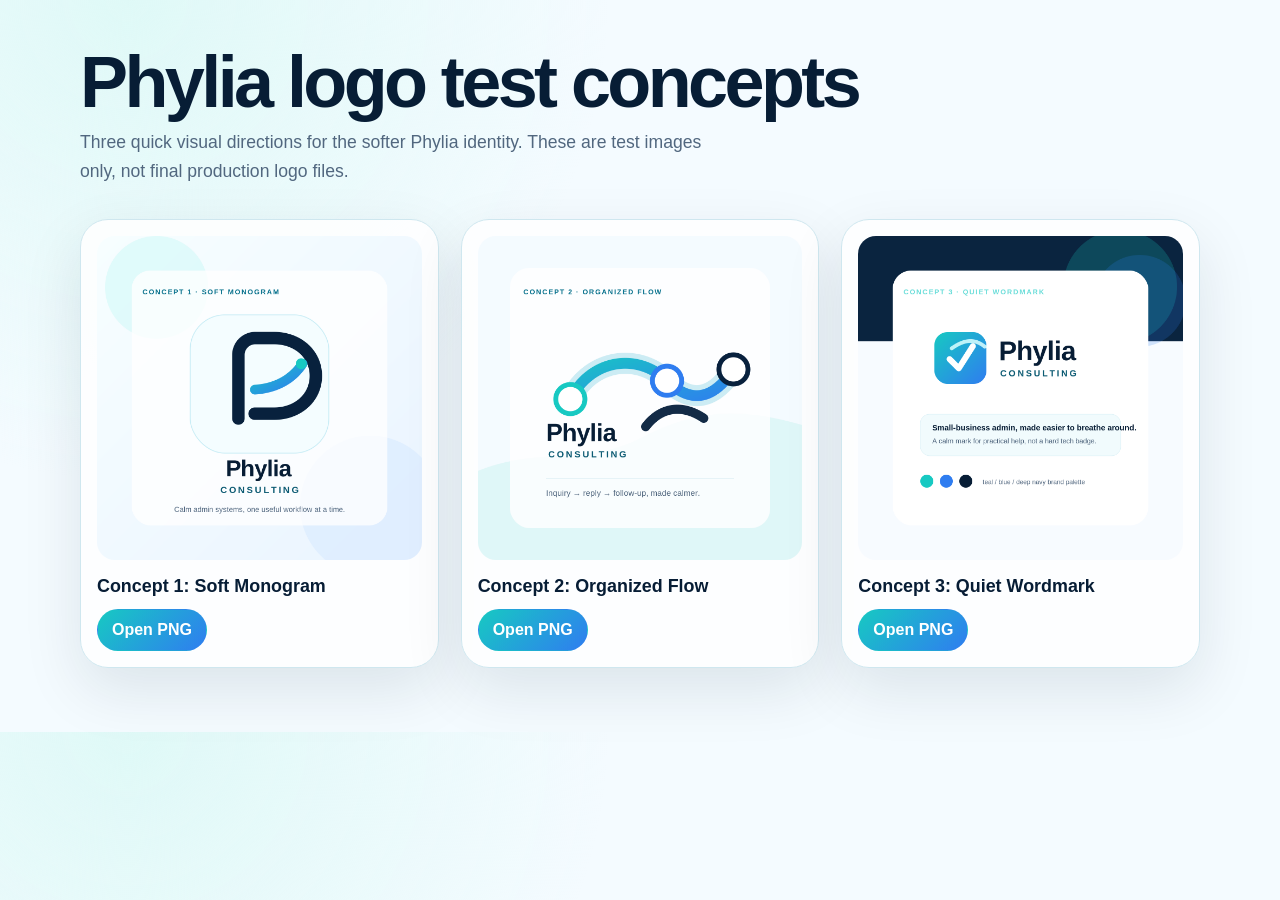
==== logo-tests/index.html @ 850c1ab3 "Add Phylia logo test previews" ====
<!doctype html>
<html lang="en">
  <head>
    <meta charset="utf-8">
    <meta name="viewport" content="width=device-width, initial-scale=1">
    <title>Phylia Logo Test Concepts</title>
    <style>
      :root { color-scheme: light; --ink:#071d35; --muted:#51677f; --line:#cfe7ef; --accent:#17c9c2; --bg:#f4fbff; }
      * { box-sizing: border-box; }
      body { margin: 0; font-family: Arial, Helvetica, sans-serif; background: radial-gradient(circle at 10% 0%, #dff9f7 0, transparent 30rem), var(--bg); color: var(--ink); }
      main { width: min(1120px, calc(100% - 32px)); margin: 0 auto; padding: 48px 0 64px; }
      header { margin-bottom: 32px; }
      a { color: #075b74; }
      h1 { margin: 0 0 12px; font-size: clamp(2rem, 6vw, 4.5rem); letter-spacing: -0.05em; line-height: 0.95; }
      p { margin: 0; color: var(--muted); font-size: 1.1rem; line-height: 1.6; max-width: 64ch; }
      .grid { display: grid; grid-template-columns: repeat(3, minmax(0, 1fr)); gap: 22px; margin-top: 34px; }
      article { background: rgba(255,255,255,.86); border: 1px solid var(--line); border-radius: 28px; padding: 16px; box-shadow: 0 22px 60px rgba(7,29,53,.10); }
      img { display: block; width: 100%; height: auto; border-radius: 18px; background: white; }
      h2 { margin: 16px 0 8px; font-size: 1.12rem; }
      .actions { display: flex; gap: 10px; flex-wrap: wrap; margin-top: 12px; }
      .button { display: inline-flex; align-items: center; justify-content: center; min-height: 42px; padding: 0 14px; border-radius: 999px; border: 1px solid var(--line); background: white; text-decoration: none; font-weight: 700; }
      .button.primary { background: linear-gradient(135deg, #17c9c2, #2f7df0); color: white; border-color: transparent; }
      @media (max-width: 860px) { .grid { grid-template-columns: 1fr; } }
    </style>
  </head>
  <body>
    <main>
      <header>
        <h1>Phylia logo test concepts</h1>
        <p>Three quick visual directions for the softer Phylia identity. These are test images only, not final production logo files.</p>
      </header>
      <section class="grid" aria-label="Logo concepts">
        <article>
          <img src="phylia-logo-concept-1-soft-monogram.png" alt="Phylia logo concept 1, soft monogram">
          <h2>Concept 1: Soft Monogram</h2>
          <div class="actions"><a class="button primary" href="phylia-logo-concept-1-soft-monogram.png">Open PNG</a></div>
        </article>
        <article>
          <img src="phylia-logo-concept-2-organized-flow.png" alt="Phylia logo concept 2, organized flow">
          <h2>Concept 2: Organized Flow</h2>
          <div class="actions"><a class="button primary" href="phylia-logo-concept-2-organized-flow.png">Open PNG</a></div>
        </article>
        <article>
          <img src="phylia-logo-concept-3-quiet-wordmark.png" alt="Phylia logo concept 3, quiet wordmark">
          <h2>Concept 3: Quiet Wordmark</h2>
          <div class="actions"><a class="button primary" href="phylia-logo-concept-3-quiet-wordmark.png">Open PNG</a></div>
        </article>
      </section>
    </main>
  </body>
</html>
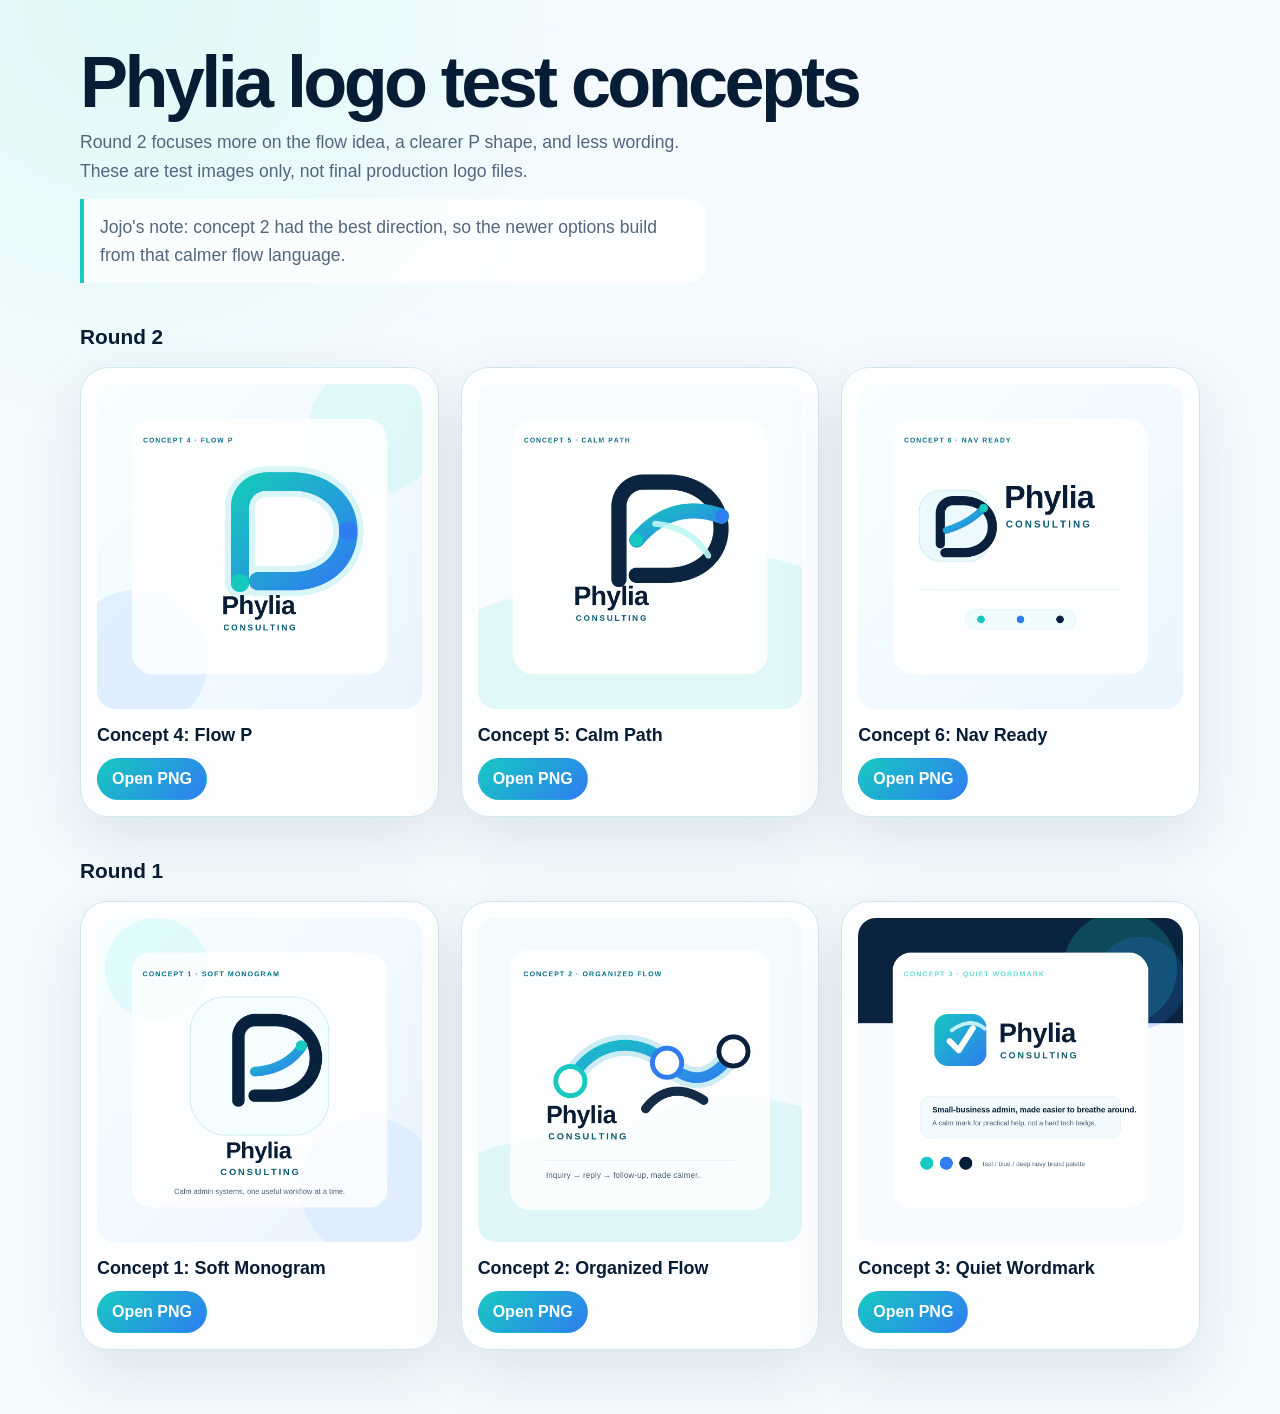
==== commit e275ea1a: "Add second Phylia logo concept round" ====
--- a/logo-tests/index.html
+++ b/logo-tests/index.html
@@ -13,10 +13,12 @@
       a { color: #075b74; }
       h1 { margin: 0 0 12px; font-size: clamp(2rem, 6vw, 4.5rem); letter-spacing: -0.05em; line-height: 0.95; }
       p { margin: 0; color: var(--muted); font-size: 1.1rem; line-height: 1.6; max-width: 64ch; }
-      .grid { display: grid; grid-template-columns: repeat(3, minmax(0, 1fr)); gap: 22px; margin-top: 34px; }
+      .note { margin-top: 14px; padding: 14px 16px; border-left: 4px solid var(--accent); background: rgba(255,255,255,.72); border-radius: 0 18px 18px 0; }
+      h2.section-title { margin: 42px 0 0; font-size: 1.3rem; }
+      .grid { display: grid; grid-template-columns: repeat(3, minmax(0, 1fr)); gap: 22px; margin-top: 18px; }
       article { background: rgba(255,255,255,.86); border: 1px solid var(--line); border-radius: 28px; padding: 16px; box-shadow: 0 22px 60px rgba(7,29,53,.10); }
       img { display: block; width: 100%; height: auto; border-radius: 18px; background: white; }
-      h2 { margin: 16px 0 8px; font-size: 1.12rem; }
+      h3 { margin: 16px 0 8px; font-size: 1.12rem; }
       .actions { display: flex; gap: 10px; flex-wrap: wrap; margin-top: 12px; }
       .button { display: inline-flex; align-items: center; justify-content: center; min-height: 42px; padding: 0 14px; border-radius: 999px; border: 1px solid var(--line); background: white; text-decoration: none; font-weight: 700; }
       .button.primary { background: linear-gradient(135deg, #17c9c2, #2f7df0); color: white; border-color: transparent; }
@@ -27,22 +29,44 @@
     <main>
       <header>
         <h1>Phylia logo test concepts</h1>
-        <p>Three quick visual directions for the softer Phylia identity. These are test images only, not final production logo files.</p>
+        <p>Round 2 focuses more on the flow idea, a clearer P shape, and less wording. These are test images only, not final production logo files.</p>
+        <p class="note">Jojo's note: concept 2 had the best direction, so the newer options build from that calmer flow language.</p>
       </header>
-      <section class="grid" aria-label="Logo concepts">
+
+      <h2 class="section-title">Round 2</h2>
+      <section class="grid" aria-label="Round 2 logo concepts">
+        <article>
+          <img src="phylia-logo-concept-4-flow-p.png" alt="Phylia logo concept 4, flow P">
+          <h3>Concept 4: Flow P</h3>
+          <div class="actions"><a class="button primary" href="phylia-logo-concept-4-flow-p.png">Open PNG</a></div>
+        </article>
+        <article>
+          <img src="phylia-logo-concept-5-calm-path.png" alt="Phylia logo concept 5, calm path">
+          <h3>Concept 5: Calm Path</h3>
+          <div class="actions"><a class="button primary" href="phylia-logo-concept-5-calm-path.png">Open PNG</a></div>
+        </article>
+        <article>
+          <img src="phylia-logo-concept-6-nav-ready.png" alt="Phylia logo concept 6, nav ready">
+          <h3>Concept 6: Nav Ready</h3>
+          <div class="actions"><a class="button primary" href="phylia-logo-concept-6-nav-ready.png">Open PNG</a></div>
+        </article>
+      </section>
+
+      <h2 class="section-title">Round 1</h2>
+      <section class="grid" aria-label="Round 1 logo concepts">
         <article>
           <img src="phylia-logo-concept-1-soft-monogram.png" alt="Phylia logo concept 1, soft monogram">
-          <h2>Concept 1: Soft Monogram</h2>
+          <h3>Concept 1: Soft Monogram</h3>
           <div class="actions"><a class="button primary" href="phylia-logo-concept-1-soft-monogram.png">Open PNG</a></div>
         </article>
         <article>
           <img src="phylia-logo-concept-2-organized-flow.png" alt="Phylia logo concept 2, organized flow">
-          <h2>Concept 2: Organized Flow</h2>
+          <h3>Concept 2: Organized Flow</h3>
           <div class="actions"><a class="button primary" href="phylia-logo-concept-2-organized-flow.png">Open PNG</a></div>
         </article>
         <article>
           <img src="phylia-logo-concept-3-quiet-wordmark.png" alt="Phylia logo concept 3, quiet wordmark">
-          <h2>Concept 3: Quiet Wordmark</h2>
+          <h3>Concept 3: Quiet Wordmark</h3>
           <div class="actions"><a class="button primary" href="phylia-logo-concept-3-quiet-wordmark.png">Open PNG</a></div>
         </article>
       </section>
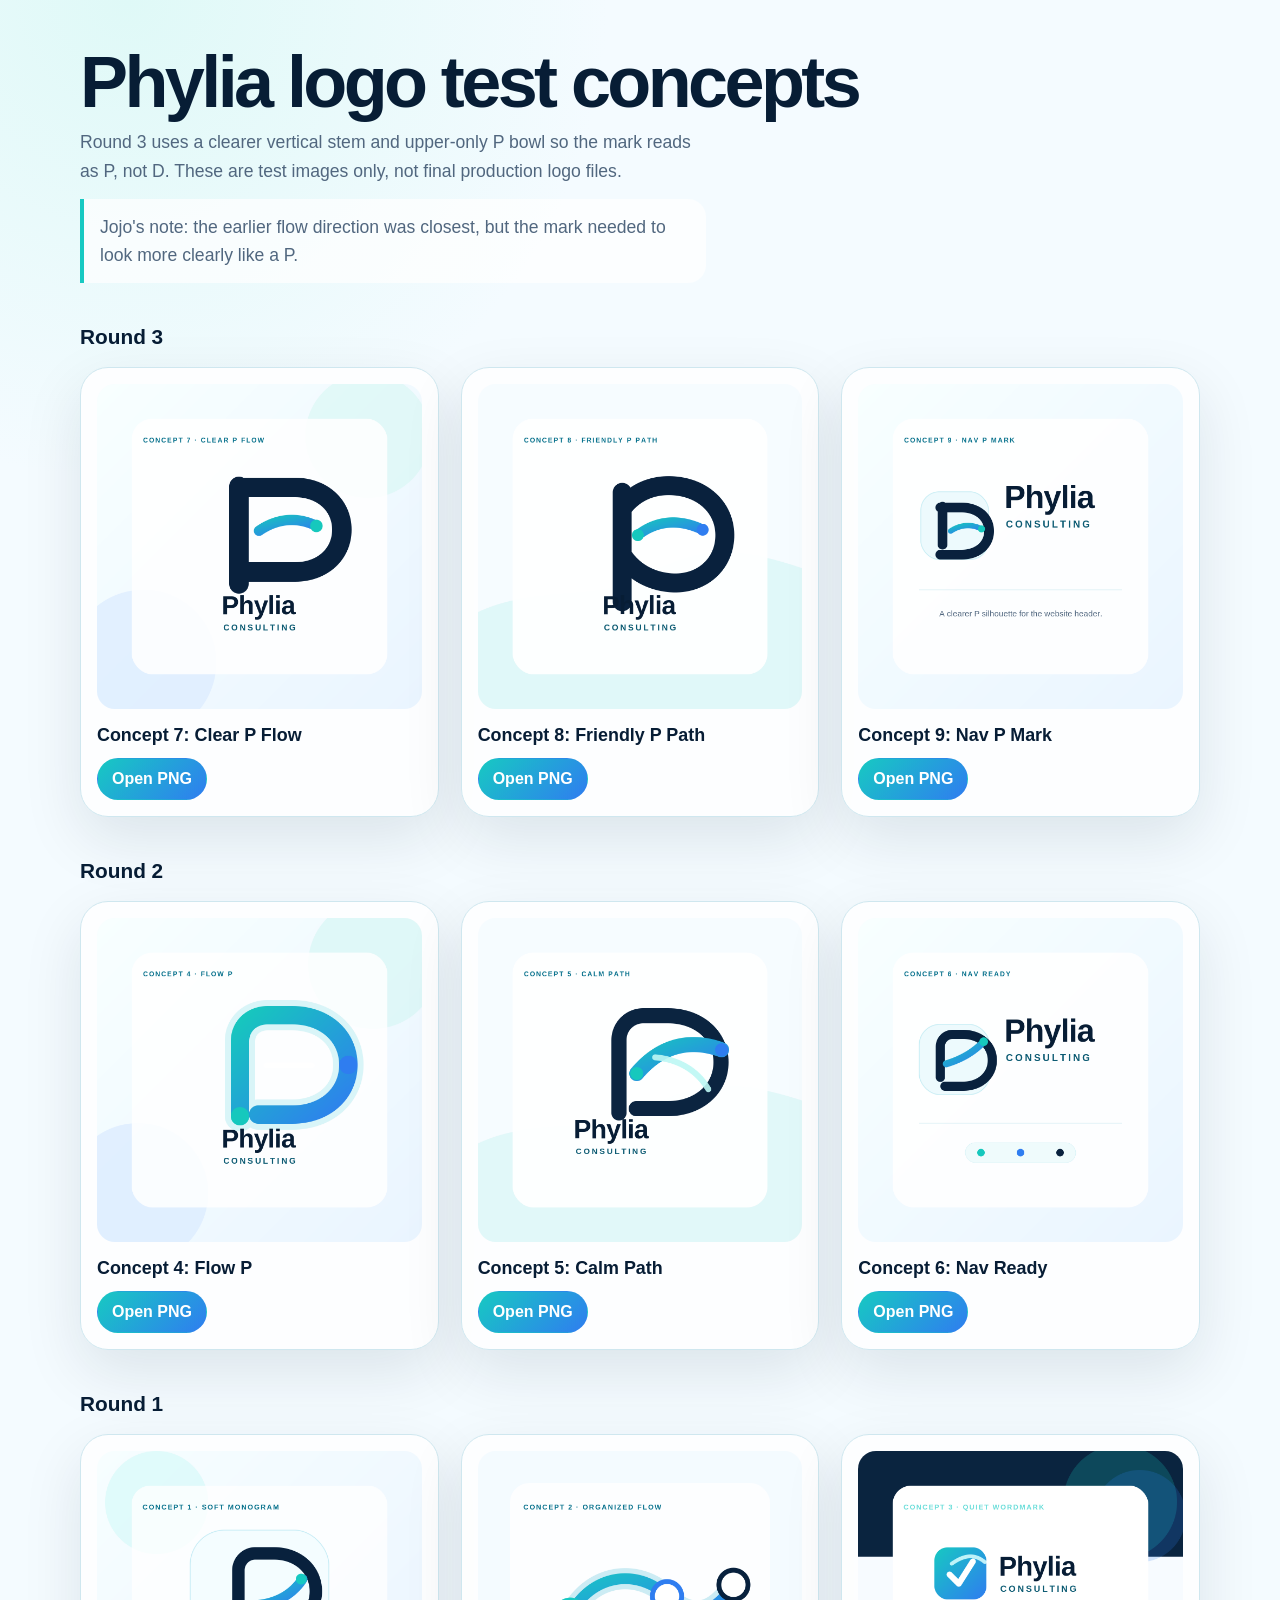
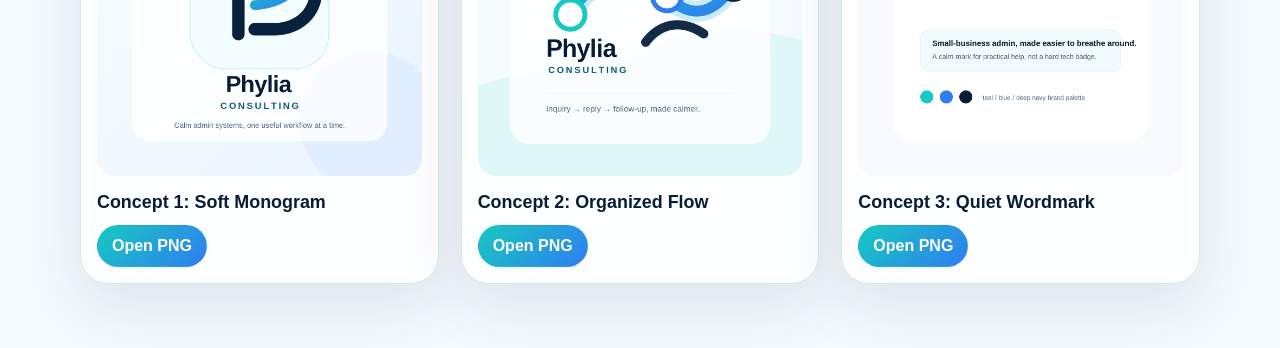
==== commit a555d675: "Add clearer P logo concept round" ====
--- a/logo-tests/index.html
+++ b/logo-tests/index.html
@@ -29,9 +29,28 @@
     <main>
       <header>
         <h1>Phylia logo test concepts</h1>
-        <p>Round 2 focuses more on the flow idea, a clearer P shape, and less wording. These are test images only, not final production logo files.</p>
-        <p class="note">Jojo's note: concept 2 had the best direction, so the newer options build from that calmer flow language.</p>
+        <p>Round 3 uses a clearer vertical stem and upper-only P bowl so the mark reads as P, not D. These are test images only, not final production logo files.</p>
+        <p class="note">Jojo's note: the earlier flow direction was closest, but the mark needed to look more clearly like a P.</p>
       </header>
+
+      <h2 class="section-title">Round 3</h2>
+      <section class="grid" aria-label="Round 3 logo concepts">
+        <article>
+          <img src="phylia-logo-concept-7-clear-p-flow.png" alt="Phylia logo concept 7, clear P flow">
+          <h3>Concept 7: Clear P Flow</h3>
+          <div class="actions"><a class="button primary" href="phylia-logo-concept-7-clear-p-flow.png">Open PNG</a></div>
+        </article>
+        <article>
+          <img src="phylia-logo-concept-8-friendly-p-path.png" alt="Phylia logo concept 8, friendly P path">
+          <h3>Concept 8: Friendly P Path</h3>
+          <div class="actions"><a class="button primary" href="phylia-logo-concept-8-friendly-p-path.png">Open PNG</a></div>
+        </article>
+        <article>
+          <img src="phylia-logo-concept-9-nav-p-mark.png" alt="Phylia logo concept 9, nav P mark">
+          <h3>Concept 9: Nav P Mark</h3>
+          <div class="actions"><a class="button primary" href="phylia-logo-concept-9-nav-p-mark.png">Open PNG</a></div>
+        </article>
+      </section>
 
       <h2 class="section-title">Round 2</h2>
       <section class="grid" aria-label="Round 2 logo concepts">
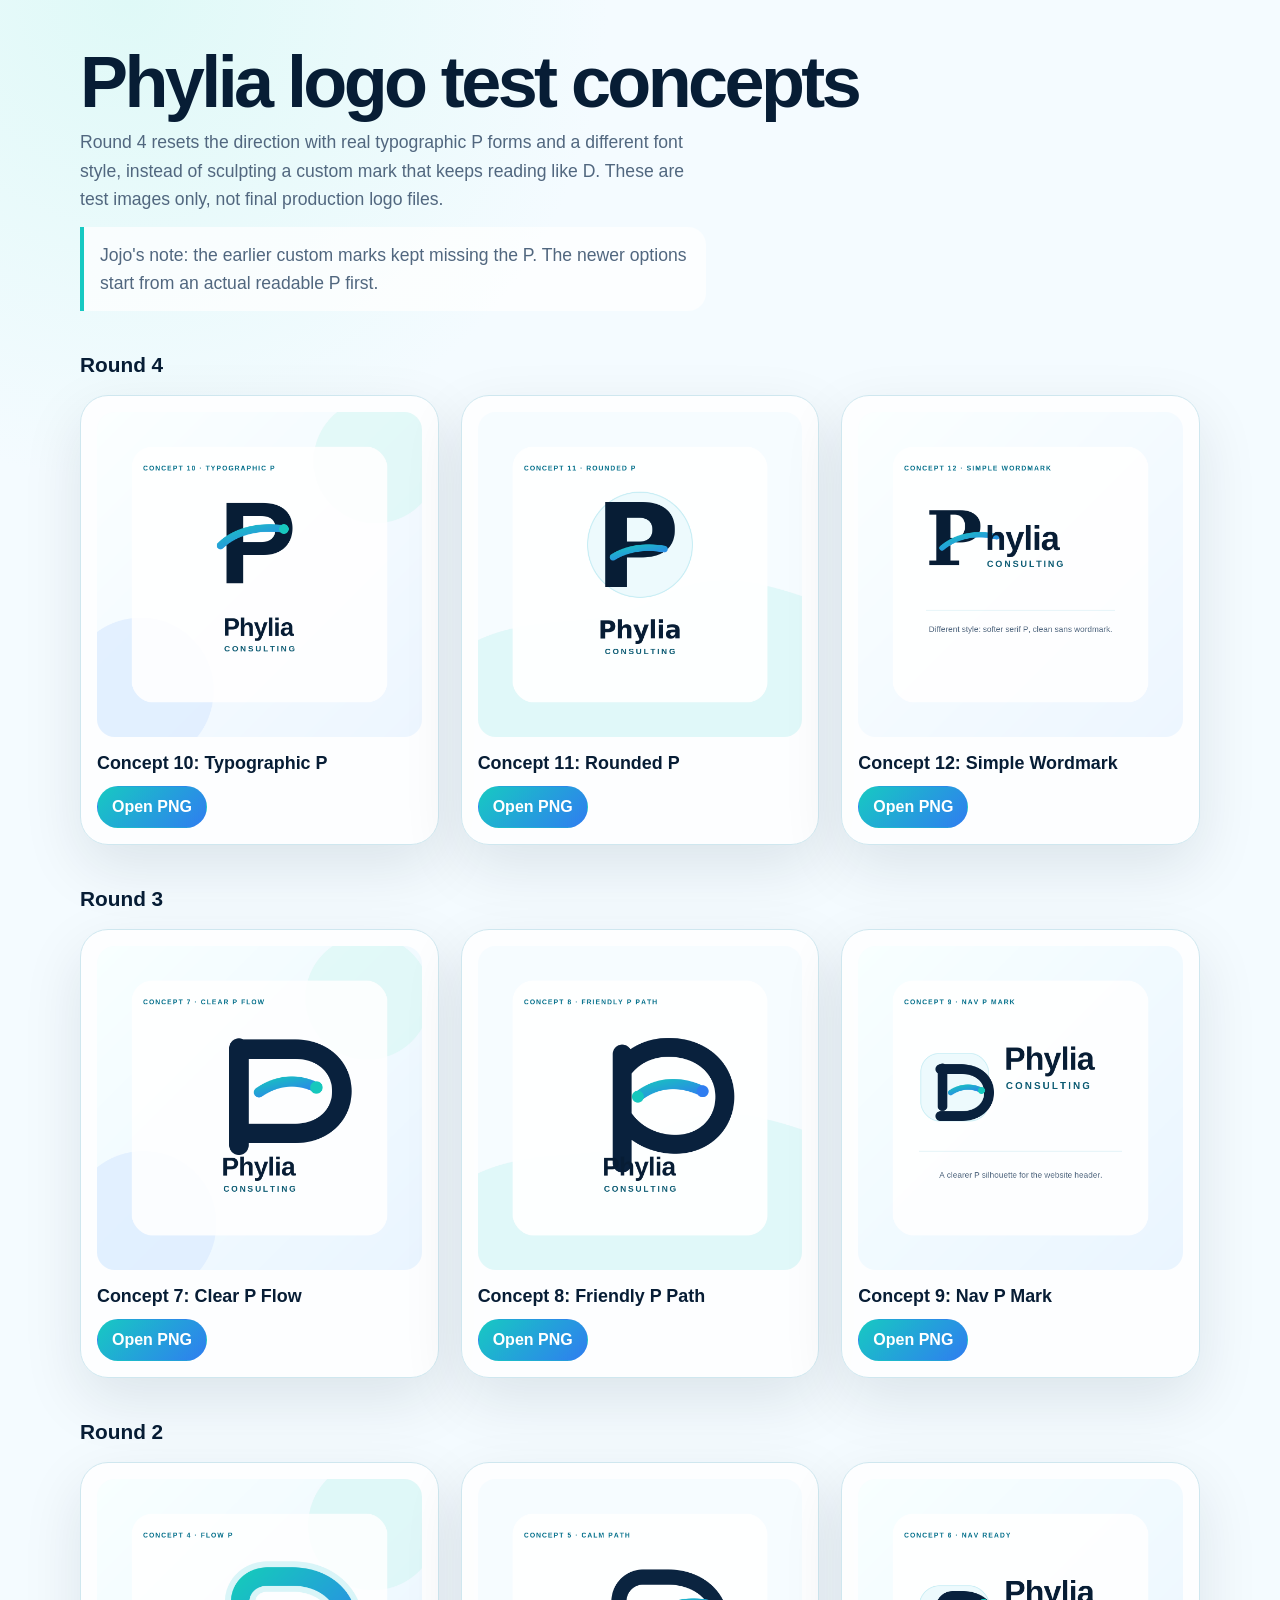
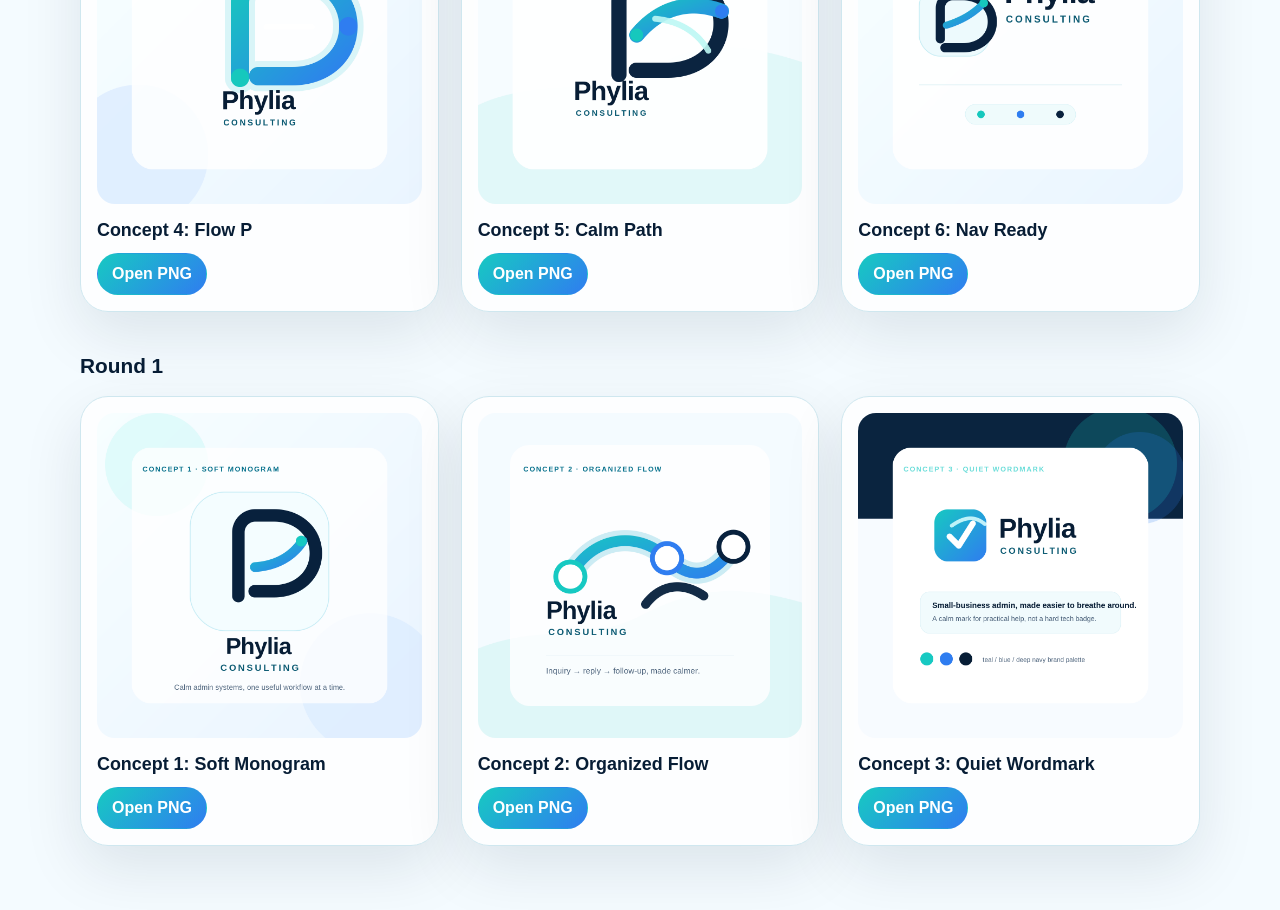
==== commit 31a02c0f: "Add typographic Phylia logo concept round" ====
--- a/logo-tests/index.html
+++ b/logo-tests/index.html
@@ -29,9 +29,28 @@
     <main>
       <header>
         <h1>Phylia logo test concepts</h1>
-        <p>Round 3 uses a clearer vertical stem and upper-only P bowl so the mark reads as P, not D. These are test images only, not final production logo files.</p>
-        <p class="note">Jojo's note: the earlier flow direction was closest, but the mark needed to look more clearly like a P.</p>
+        <p>Round 4 resets the direction with real typographic P forms and a different font style, instead of sculpting a custom mark that keeps reading like D. These are test images only, not final production logo files.</p>
+        <p class="note">Jojo's note: the earlier custom marks kept missing the P. The newer options start from an actual readable P first.</p>
       </header>
+
+      <h2 class="section-title">Round 4</h2>
+      <section class="grid" aria-label="Round 4 logo concepts">
+        <article>
+          <img src="phylia-logo-concept-10-typographic-p.png" alt="Phylia logo concept 10, typographic P">
+          <h3>Concept 10: Typographic P</h3>
+          <div class="actions"><a class="button primary" href="phylia-logo-concept-10-typographic-p.png">Open PNG</a></div>
+        </article>
+        <article>
+          <img src="phylia-logo-concept-11-rounded-p.png" alt="Phylia logo concept 11, rounded P">
+          <h3>Concept 11: Rounded P</h3>
+          <div class="actions"><a class="button primary" href="phylia-logo-concept-11-rounded-p.png">Open PNG</a></div>
+        </article>
+        <article>
+          <img src="phylia-logo-concept-12-simple-wordmark.png" alt="Phylia logo concept 12, simple wordmark">
+          <h3>Concept 12: Simple Wordmark</h3>
+          <div class="actions"><a class="button primary" href="phylia-logo-concept-12-simple-wordmark.png">Open PNG</a></div>
+        </article>
+      </section>
 
       <h2 class="section-title">Round 3</h2>
       <section class="grid" aria-label="Round 3 logo concepts">
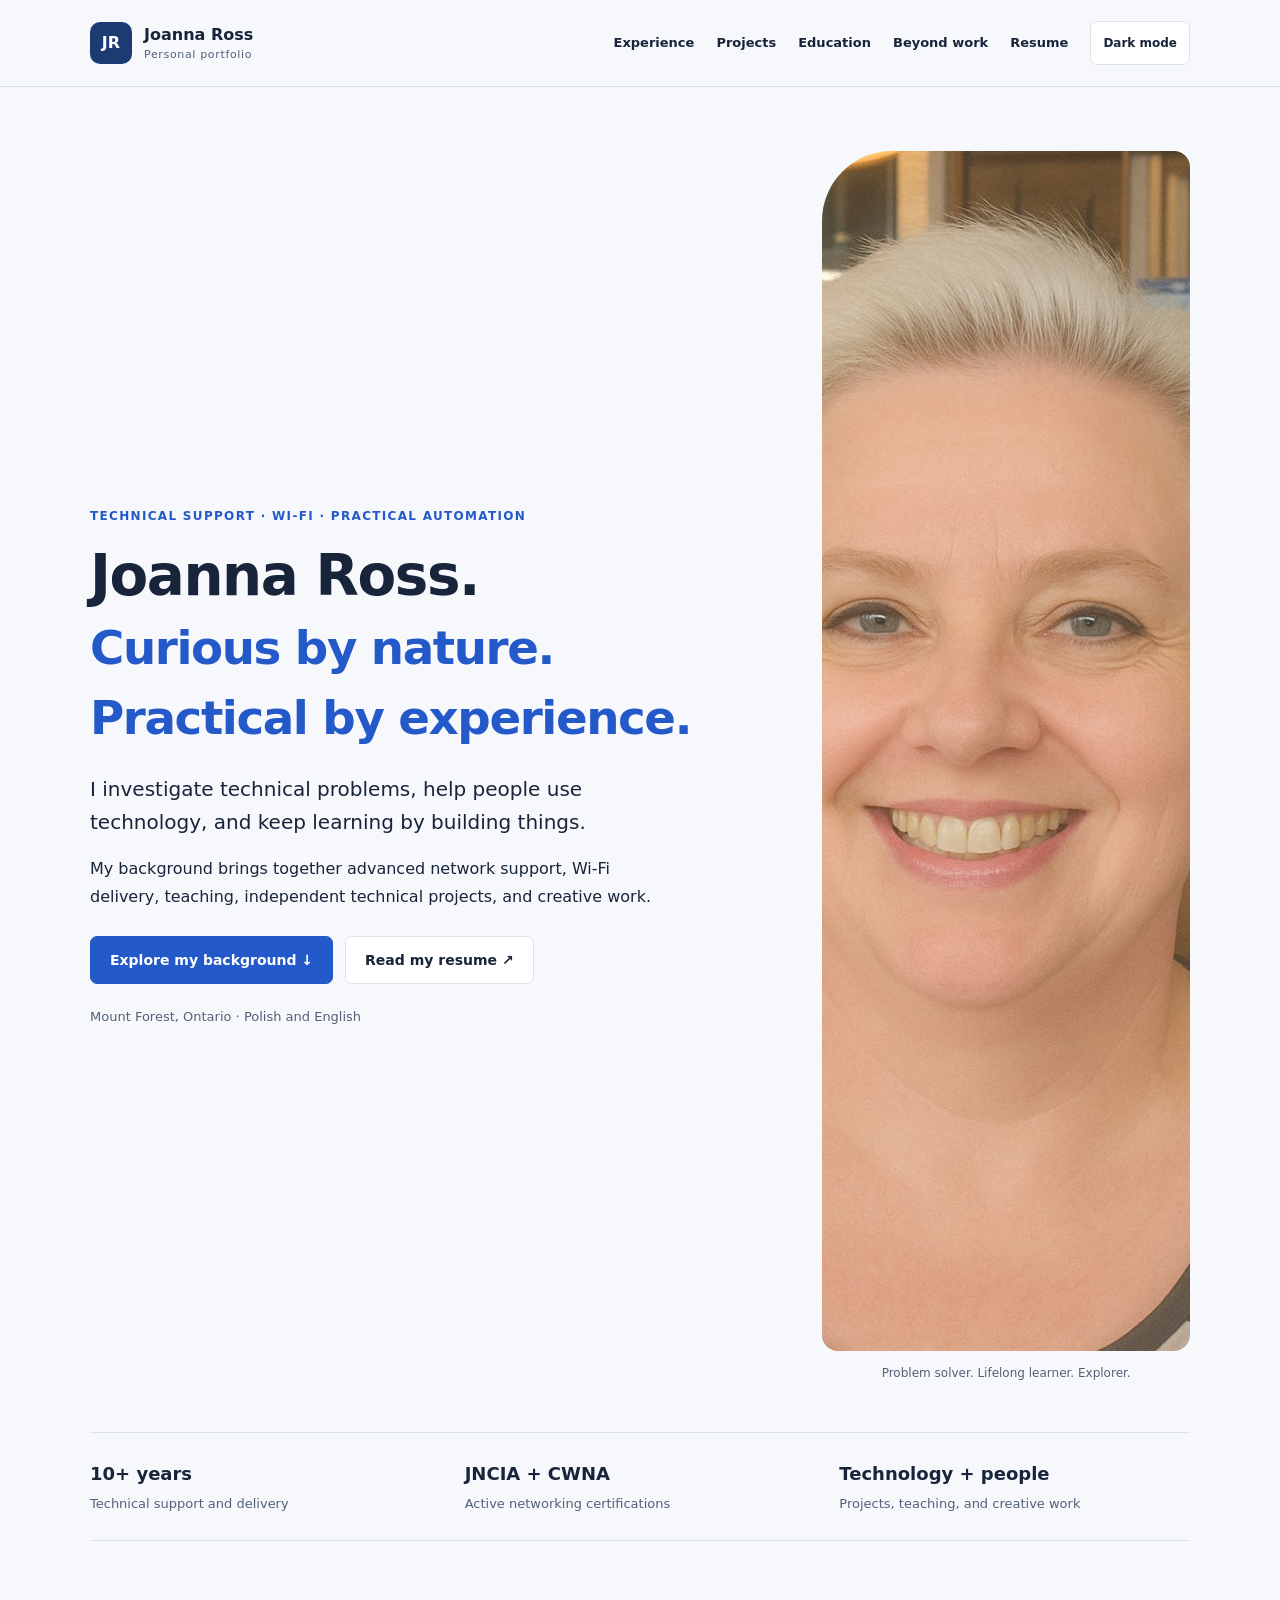
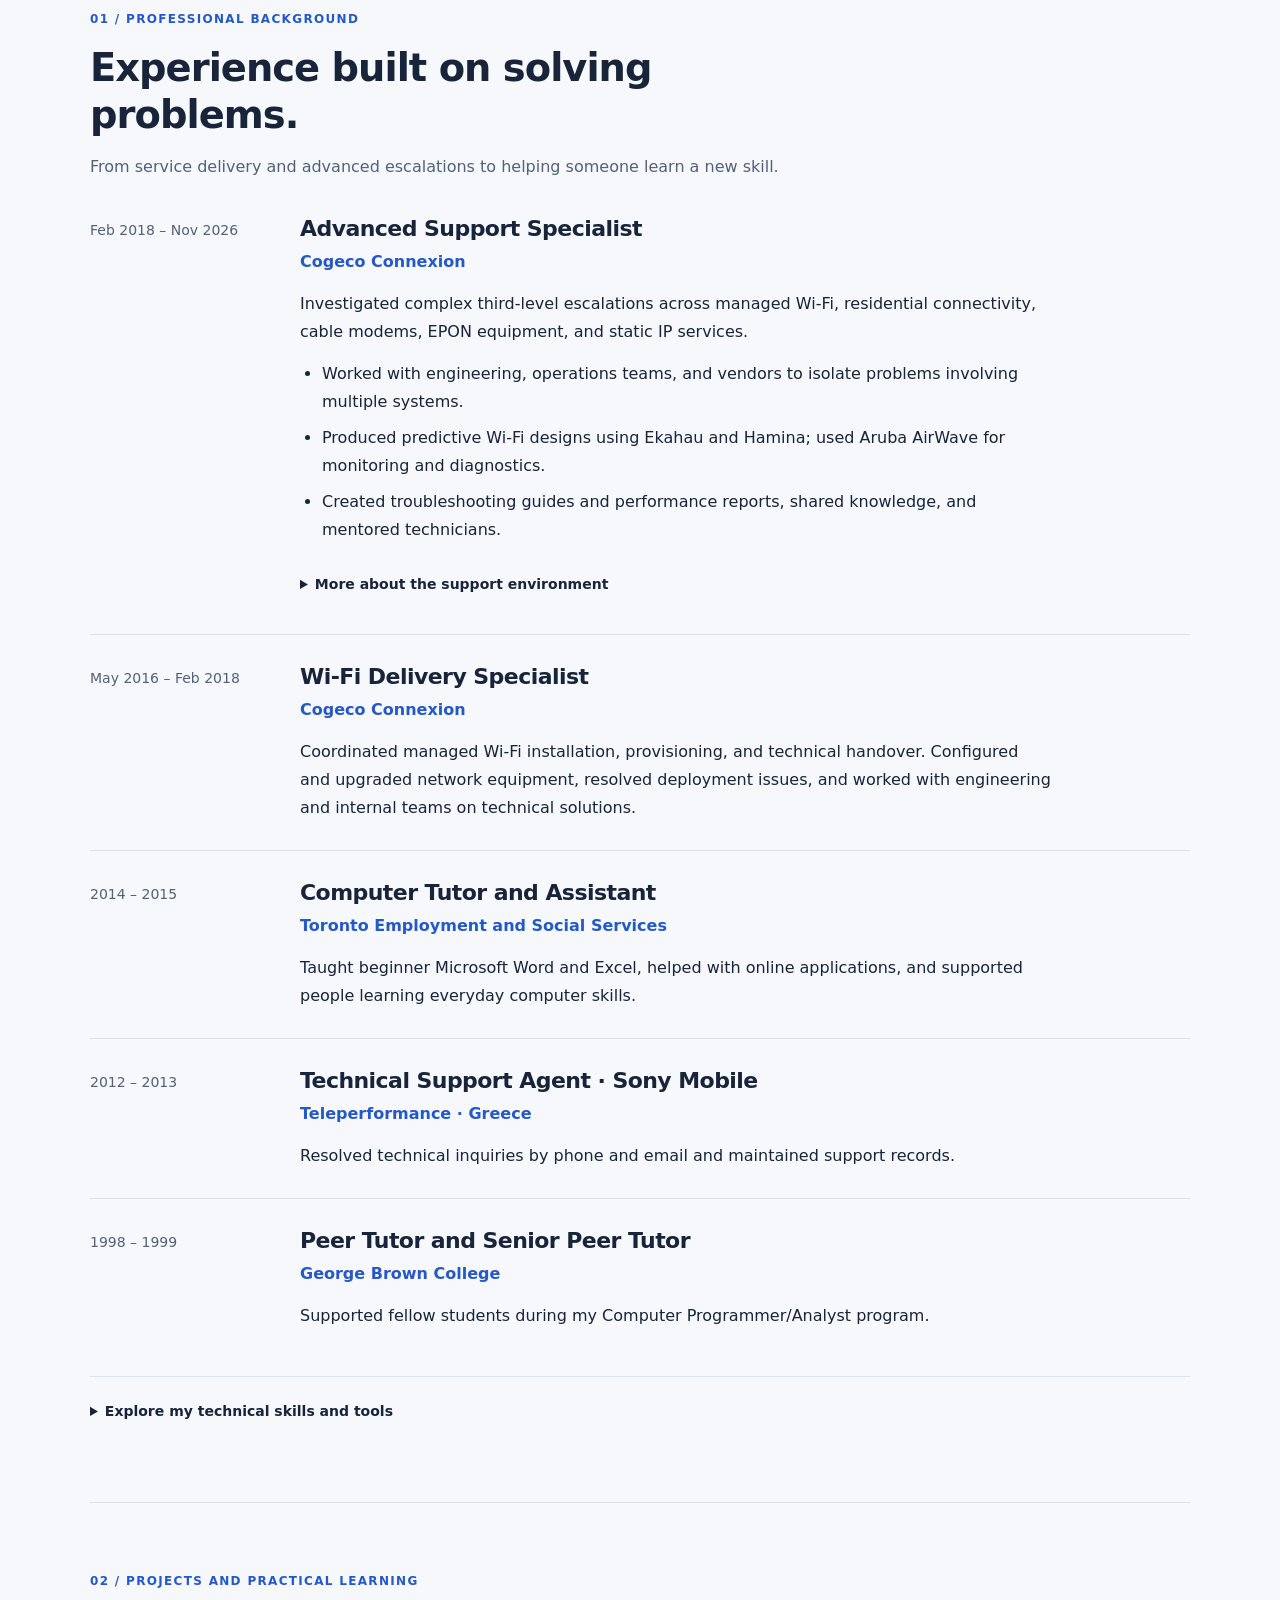
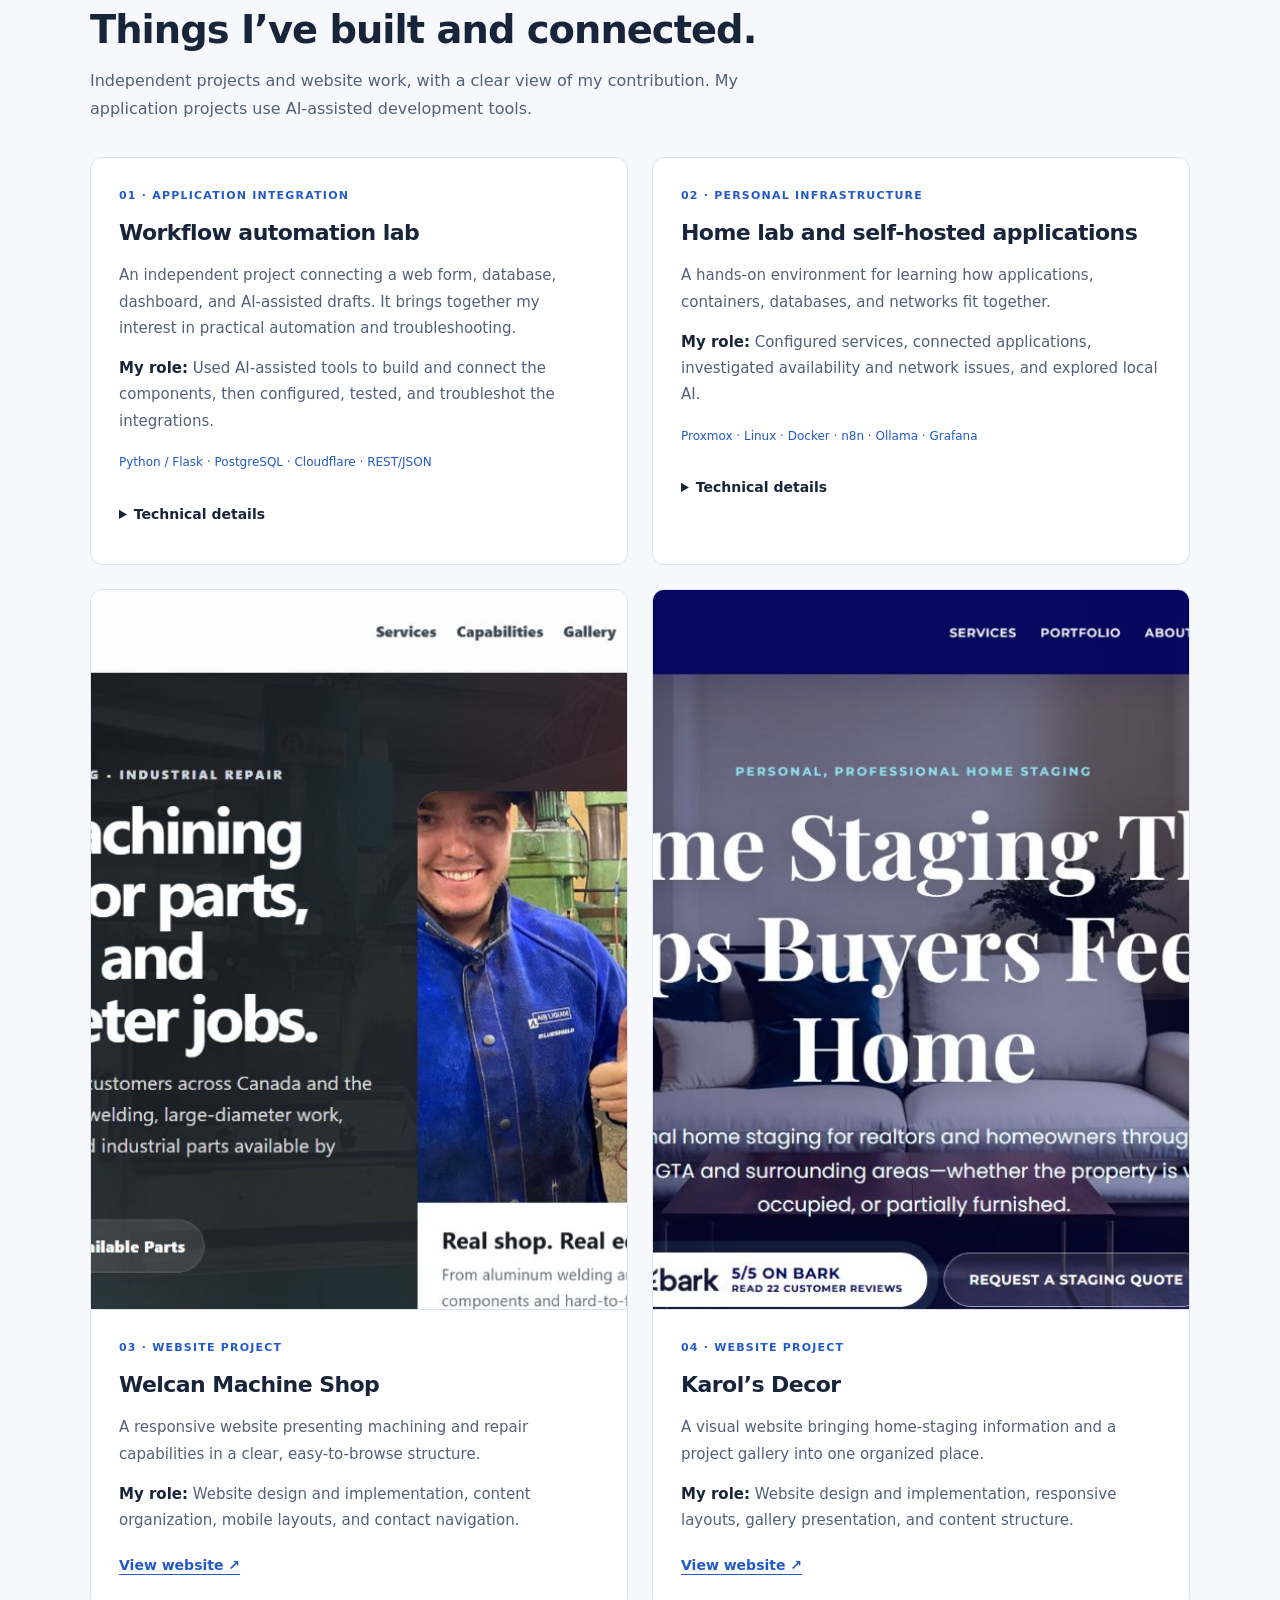
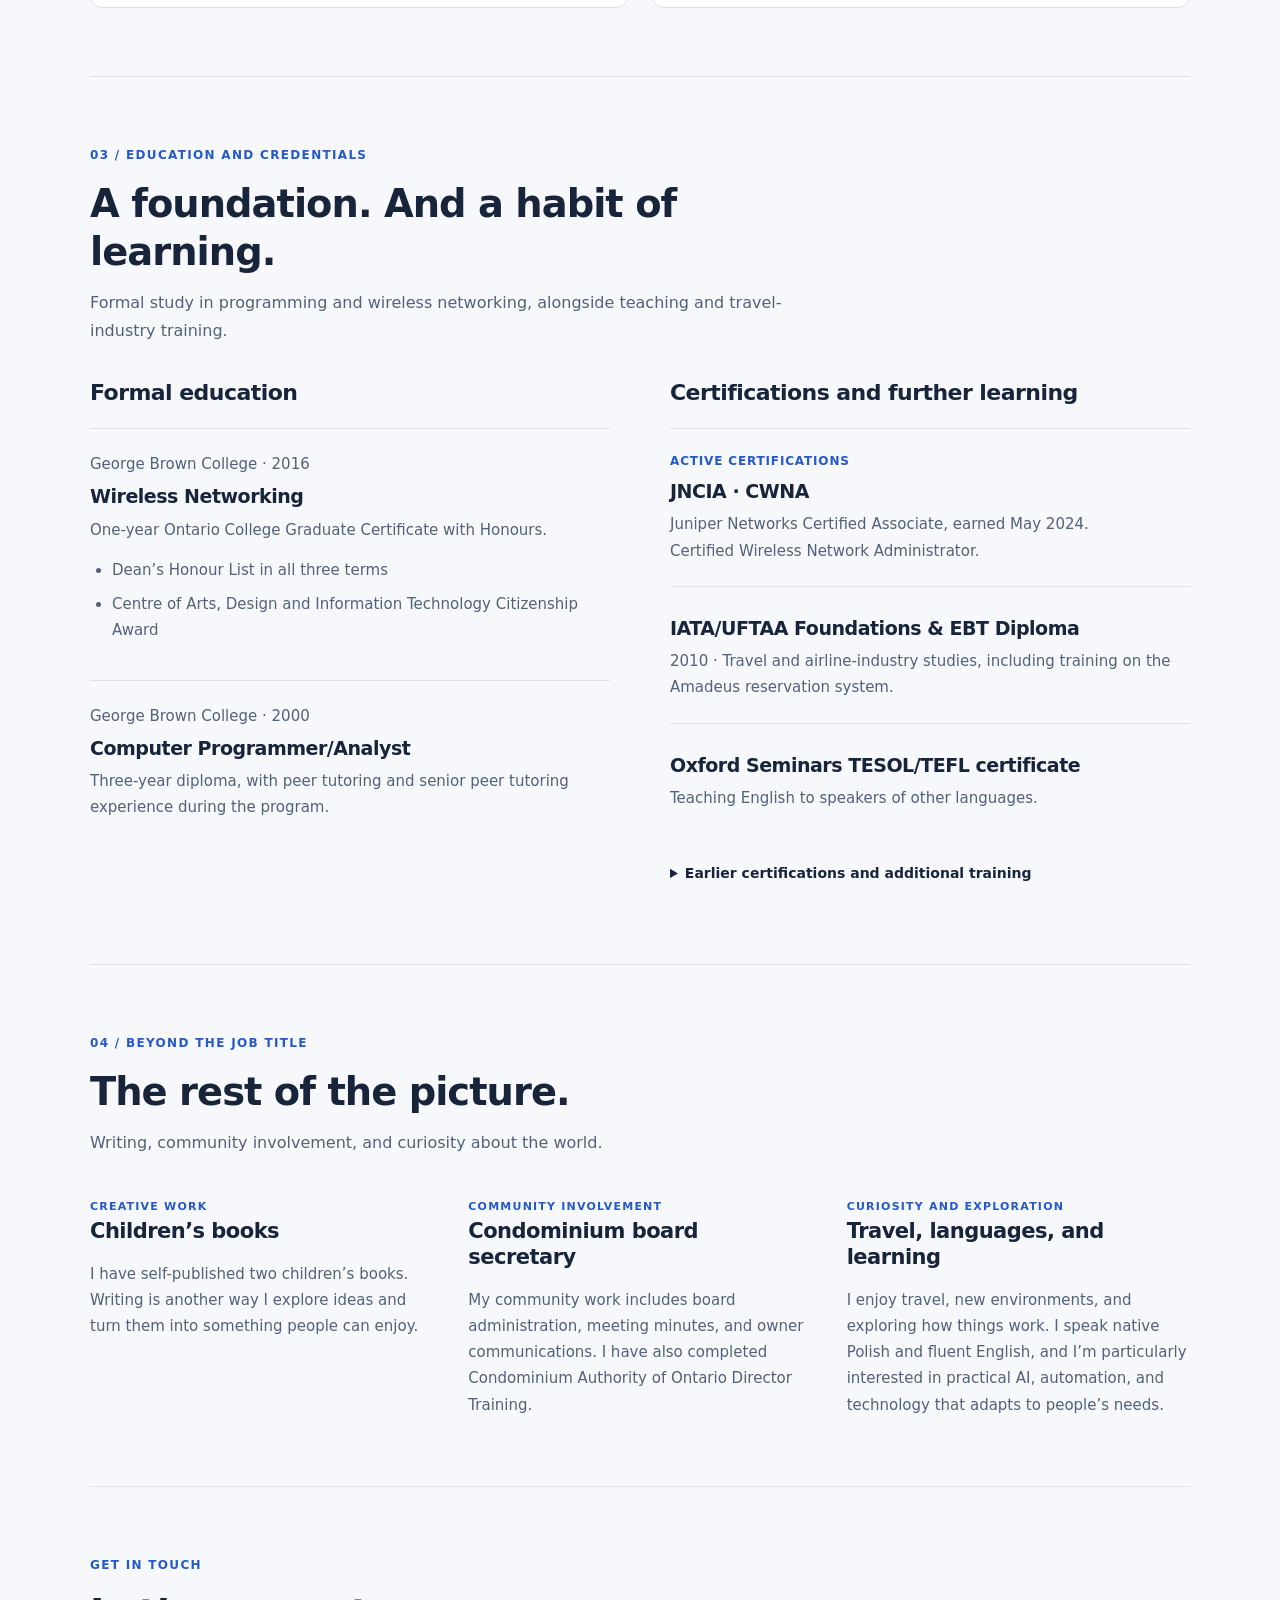
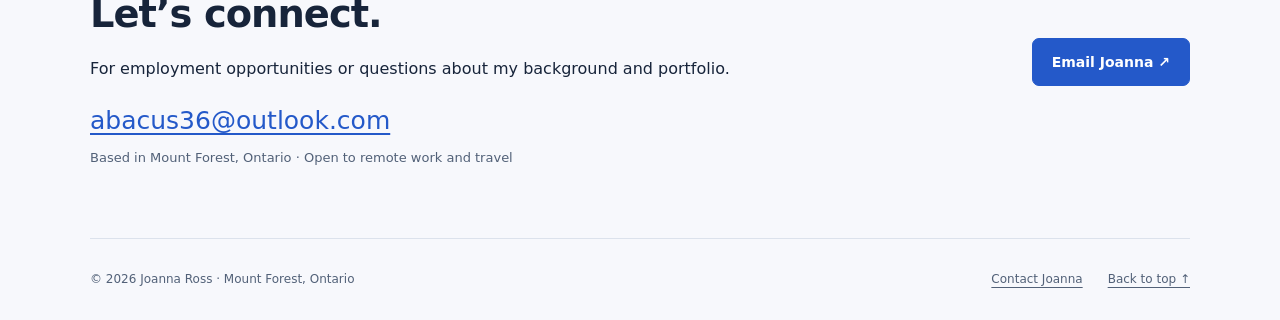
==== commit 3eb4d4a4: "Reorganize Joanna Ross portfolio around experience, education and personal projects" ====
--- a/logo-tests/index.html
+++ b/logo-tests/index.html
@@ -1,113 +1,2 @@
-<!doctype html>
-<html lang="en">
-  <head>
-    <meta charset="utf-8">
-    <meta name="viewport" content="width=device-width, initial-scale=1">
-    <title>Phylia Logo Test Concepts</title>
-    <style>
-      :root { color-scheme: light; --ink:#071d35; --muted:#51677f; --line:#cfe7ef; --accent:#17c9c2; --bg:#f4fbff; }
-      * { box-sizing: border-box; }
-      body { margin: 0; font-family: Arial, Helvetica, sans-serif; background: radial-gradient(circle at 10% 0%, #dff9f7 0, transparent 30rem), var(--bg); color: var(--ink); }
-      main { width: min(1120px, calc(100% - 32px)); margin: 0 auto; padding: 48px 0 64px; }
-      header { margin-bottom: 32px; }
-      a { color: #075b74; }
-      h1 { margin: 0 0 12px; font-size: clamp(2rem, 6vw, 4.5rem); letter-spacing: -0.05em; line-height: 0.95; }
-      p { margin: 0; color: var(--muted); font-size: 1.1rem; line-height: 1.6; max-width: 64ch; }
-      .note { margin-top: 14px; padding: 14px 16px; border-left: 4px solid var(--accent); background: rgba(255,255,255,.72); border-radius: 0 18px 18px 0; }
-      h2.section-title { margin: 42px 0 0; font-size: 1.3rem; }
-      .grid { display: grid; grid-template-columns: repeat(3, minmax(0, 1fr)); gap: 22px; margin-top: 18px; }
-      article { background: rgba(255,255,255,.86); border: 1px solid var(--line); border-radius: 28px; padding: 16px; box-shadow: 0 22px 60px rgba(7,29,53,.10); }
-      img { display: block; width: 100%; height: auto; border-radius: 18px; background: white; }
-      h3 { margin: 16px 0 8px; font-size: 1.12rem; }
-      .actions { display: flex; gap: 10px; flex-wrap: wrap; margin-top: 12px; }
-      .button { display: inline-flex; align-items: center; justify-content: center; min-height: 42px; padding: 0 14px; border-radius: 999px; border: 1px solid var(--line); background: white; text-decoration: none; font-weight: 700; }
-      .button.primary { background: linear-gradient(135deg, #17c9c2, #2f7df0); color: white; border-color: transparent; }
-      @media (max-width: 860px) { .grid { grid-template-columns: 1fr; } }
-    </style>
-  </head>
-  <body>
-    <main>
-      <header>
-        <h1>Phylia logo test concepts</h1>
-        <p>Round 4 resets the direction with real typographic P forms and a different font style, instead of sculpting a custom mark that keeps reading like D. These are test images only, not final production logo files.</p>
-        <p class="note">Jojo's note: the earlier custom marks kept missing the P. The newer options start from an actual readable P first.</p>
-      </header>
+<!doctype html><html lang="en"><head><meta charset="utf-8"><title>Joanna Ross | Portfolio</title><meta name="robots" content="noindex"><meta http-equiv="refresh" content="0;url=../index.html"></head><body><p><a href="../index.html">Visit Joanna Ross’s personal portfolio</a></p></body></html>
 
-      <h2 class="section-title">Round 4</h2>
-      <section class="grid" aria-label="Round 4 logo concepts">
-        <article>
-          <img src="phylia-logo-concept-10-typographic-p.png" alt="Phylia logo concept 10, typographic P">
-          <h3>Concept 10: Typographic P</h3>
-          <div class="actions"><a class="button primary" href="phylia-logo-concept-10-typographic-p.png">Open PNG</a></div>
-        </article>
-        <article>
-          <img src="phylia-logo-concept-11-rounded-p.png" alt="Phylia logo concept 11, rounded P">
-          <h3>Concept 11: Rounded P</h3>
-          <div class="actions"><a class="button primary" href="phylia-logo-concept-11-rounded-p.png">Open PNG</a></div>
-        </article>
-        <article>
-          <img src="phylia-logo-concept-12-simple-wordmark.png" alt="Phylia logo concept 12, simple wordmark">
-          <h3>Concept 12: Simple Wordmark</h3>
-          <div class="actions"><a class="button primary" href="phylia-logo-concept-12-simple-wordmark.png">Open PNG</a></div>
-        </article>
-      </section>
-
-      <h2 class="section-title">Round 3</h2>
-      <section class="grid" aria-label="Round 3 logo concepts">
-        <article>
-          <img src="phylia-logo-concept-7-clear-p-flow.png" alt="Phylia logo concept 7, clear P flow">
-          <h3>Concept 7: Clear P Flow</h3>
-          <div class="actions"><a class="button primary" href="phylia-logo-concept-7-clear-p-flow.png">Open PNG</a></div>
-        </article>
-        <article>
-          <img src="phylia-logo-concept-8-friendly-p-path.png" alt="Phylia logo concept 8, friendly P path">
-          <h3>Concept 8: Friendly P Path</h3>
-          <div class="actions"><a class="button primary" href="phylia-logo-concept-8-friendly-p-path.png">Open PNG</a></div>
-        </article>
-        <article>
-          <img src="phylia-logo-concept-9-nav-p-mark.png" alt="Phylia logo concept 9, nav P mark">
-          <h3>Concept 9: Nav P Mark</h3>
-          <div class="actions"><a class="button primary" href="phylia-logo-concept-9-nav-p-mark.png">Open PNG</a></div>
-        </article>
-      </section>
-
-      <h2 class="section-title">Round 2</h2>
-      <section class="grid" aria-label="Round 2 logo concepts">
-        <article>
-          <img src="phylia-logo-concept-4-flow-p.png" alt="Phylia logo concept 4, flow P">
-          <h3>Concept 4: Flow P</h3>
-          <div class="actions"><a class="button primary" href="phylia-logo-concept-4-flow-p.png">Open PNG</a></div>
-        </article>
-        <article>
-          <img src="phylia-logo-concept-5-calm-path.png" alt="Phylia logo concept 5, calm path">
-          <h3>Concept 5: Calm Path</h3>
-          <div class="actions"><a class="button primary" href="phylia-logo-concept-5-calm-path.png">Open PNG</a></div>
-        </article>
-        <article>
-          <img src="phylia-logo-concept-6-nav-ready.png" alt="Phylia logo concept 6, nav ready">
-          <h3>Concept 6: Nav Ready</h3>
-          <div class="actions"><a class="button primary" href="phylia-logo-concept-6-nav-ready.png">Open PNG</a></div>
-        </article>
-      </section>
-
-      <h2 class="section-title">Round 1</h2>
-      <section class="grid" aria-label="Round 1 logo concepts">
-        <article>
-          <img src="phylia-logo-concept-1-soft-monogram.png" alt="Phylia logo concept 1, soft monogram">
-          <h3>Concept 1: Soft Monogram</h3>
-          <div class="actions"><a class="button primary" href="phylia-logo-concept-1-soft-monogram.png">Open PNG</a></div>
-        </article>
-        <article>
-          <img src="phylia-logo-concept-2-organized-flow.png" alt="Phylia logo concept 2, organized flow">
-          <h3>Concept 2: Organized Flow</h3>
-          <div class="actions"><a class="button primary" href="phylia-logo-concept-2-organized-flow.png">Open PNG</a></div>
-        </article>
-        <article>
-          <img src="phylia-logo-concept-3-quiet-wordmark.png" alt="Phylia logo concept 3, quiet wordmark">
-          <h3>Concept 3: Quiet Wordmark</h3>
-          <div class="actions"><a class="button primary" href="phylia-logo-concept-3-quiet-wordmark.png">Open PNG</a></div>
-        </article>
-      </section>
-    </main>
-  </body>
-</html>
